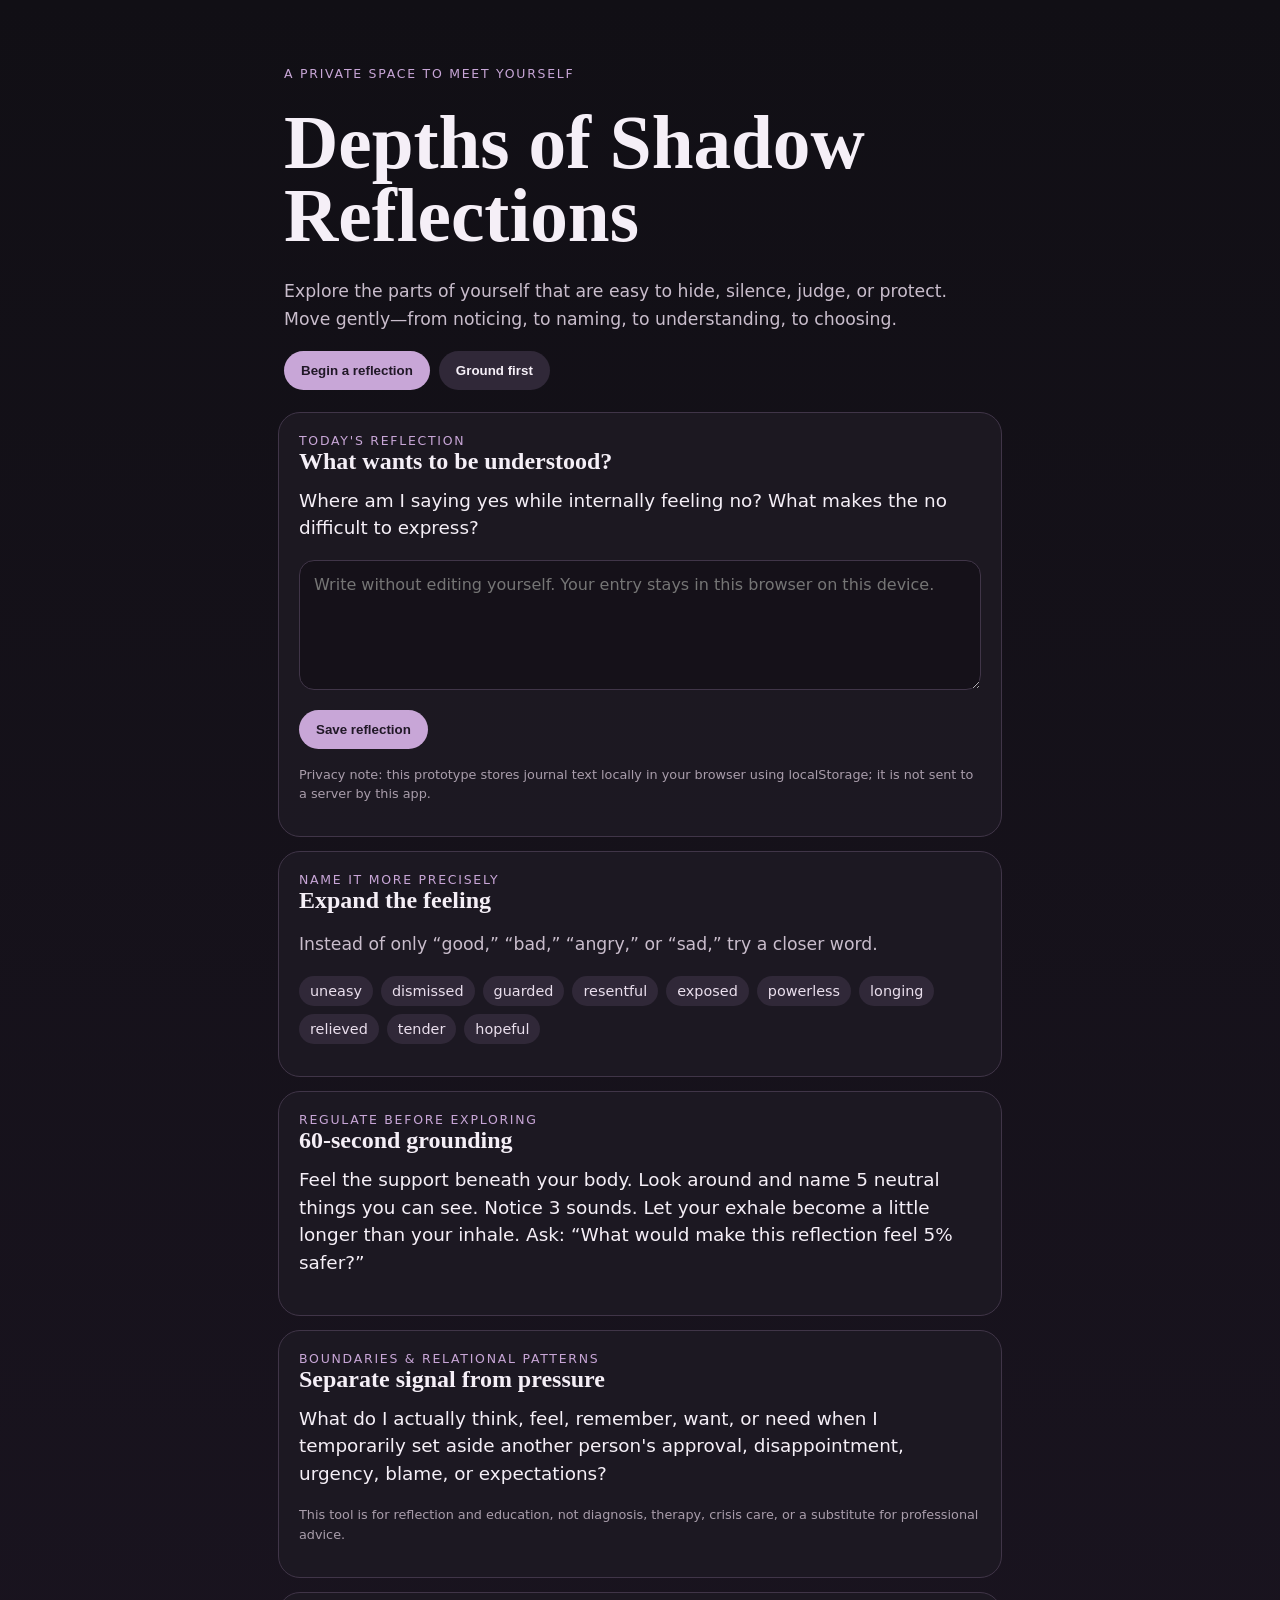
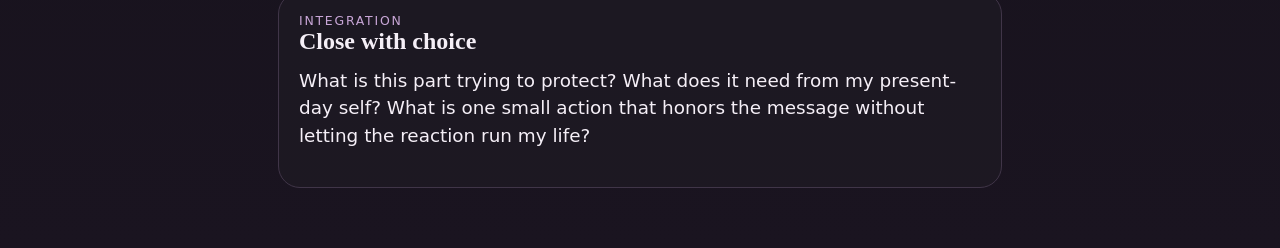
==== index.html @ 74dd0b71 "Add files via upload" ====
<!doctype html>
<html lang="en">
<head>
<meta charset="utf-8"><meta name="viewport" content="width=device-width,initial-scale=1">
<meta name="theme-color" content="#17131d">
<title>Depths of Shadow Reflections</title>
<link rel="manifest" href="manifest.json">
<style>
:root{--bg:#110f15;--card:#1d1923;--ink:#f5eff7;--muted:#c9bdcc;--accent:#c8a6d7;--line:#403548}
*{box-sizing:border-box} body{margin:0;font-family:system-ui,-apple-system,sans-serif;background:linear-gradient(180deg,#110f15,#1a1420);color:var(--ink);min-height:100vh}
main{max-width:760px;margin:auto;padding:28px 18px 60px}.hero{padding:38px 6px 22px}.eyebrow{letter-spacing:.14em;text-transform:uppercase;color:var(--accent);font-size:.78rem}
h1{font-family:Georgia,serif;font-size:clamp(2.3rem,9vw,4.7rem);line-height:.96;margin:.35em 0}.lead{color:var(--muted);font-size:1.08rem;line-height:1.6}
.grid{display:grid;gap:14px}.card{background:rgba(29,25,35,.94);border:1px solid var(--line);border-radius:22px;padding:20px}
h2{font-family:Georgia,serif;margin:0 0 10px}button{border:0;border-radius:999px;padding:12px 17px;font-weight:700;background:var(--accent);color:#211827}
.secondary{background:#302838;color:var(--ink)}textarea{width:100%;min-height:130px;background:#151119;color:var(--ink);border:1px solid var(--line);border-radius:15px;padding:14px;font:inherit;resize:vertical}
.pills{display:flex;gap:8px;flex-wrap:wrap;margin:12px 0}.pill{background:#302838;border-radius:999px;padding:7px 11px;color:#eadfed;font-size:.9rem}
.prompt{font-size:1.15rem;line-height:1.5;margin:12px 0 18px}.tiny{font-size:.8rem;color:#a99dab;line-height:1.5}.saved{color:#cde6c7;margin-left:8px}
nav{display:flex;gap:9px;flex-wrap:wrap;margin-top:16px}
</style>
</head>
<body><main>
<section class="hero"><div class="eyebrow">A private space to meet yourself</div>
<h1>Depths of Shadow Reflections</h1>
<p class="lead">Explore the parts of yourself that are easy to hide, silence, judge, or protect. Move gently—from noticing, to naming, to understanding, to choosing.</p>
<nav><button onclick="newPrompt()">Begin a reflection</button><button class="secondary" onclick="document.getElementById('ground').scrollIntoView()">Ground first</button></nav>
</section>

<div class="grid">
<section class="card">
<div class="eyebrow">Today's reflection</div><h2>What wants to be understood?</h2>
<div id="prompt" class="prompt"></div>
<textarea id="journal" placeholder="Write without editing yourself. Your entry stays in this browser on this device."></textarea>
<p><button onclick="saveEntry()">Save reflection</button><span id="saved" class="saved"></span></p>
<p class="tiny">Privacy note: this prototype stores journal text locally in your browser using localStorage; it is not sent to a server by this app.</p>
</section>

<section class="card">
<div class="eyebrow">Name it more precisely</div><h2>Expand the feeling</h2>
<p class="lead">Instead of only “good,” “bad,” “angry,” or “sad,” try a closer word.</p>
<div class="pills"><span class="pill">uneasy</span><span class="pill">dismissed</span><span class="pill">guarded</span><span class="pill">resentful</span><span class="pill">exposed</span><span class="pill">powerless</span><span class="pill">longing</span><span class="pill">relieved</span><span class="pill">tender</span><span class="pill">hopeful</span></div>
</section>

<section class="card" id="ground">
<div class="eyebrow">Regulate before exploring</div><h2>60-second grounding</h2>
<p class="prompt">Feel the support beneath your body. Look around and name 5 neutral things you can see. Notice 3 sounds. Let your exhale become a little longer than your inhale. Ask: “What would make this reflection feel 5% safer?”</p>
</section>

<section class="card">
<div class="eyebrow">Boundaries & relational patterns</div><h2>Separate signal from pressure</h2>
<p class="prompt">What do I actually think, feel, remember, want, or need when I temporarily set aside another person's approval, disappointment, urgency, blame, or expectations?</p>
<p class="tiny">This tool is for reflection and education, not diagnosis, therapy, crisis care, or a substitute for professional advice.</p>
</section>

<section class="card">
<div class="eyebrow">Integration</div><h2>Close with choice</h2>
<p class="prompt">What is this part trying to protect? What does it need from my present-day self? What is one small action that honors the message without letting the reaction run my life?</p>
</section>
</div>
</main>
<script>
const prompts=[
"What trait in someone else activates me most—and where might I fear, reject, or suppress some version of it in myself?",
"What do I work hardest to prove about myself? What am I afraid would be true if I stopped proving it?",
"When I feel misunderstood, what story do I immediately tell myself about the other person—and about me?",
"What emotion do I judge myself most harshly for feeling? What might that emotion be trying to communicate?",
"Where am I saying yes while internally feeling no? What makes the no difficult to express?",
"What part of me only appears when I feel threatened, criticized, excluded, controlled, or powerless? What is it protecting?",
"What quality did I learn was unacceptable to show? How could I reclaim its healthy form?",
"What am I ready to see with curiosity rather than shame?"
];
function newPrompt(){document.getElementById('prompt').textContent=prompts[Math.floor(Math.random()*prompts.length)];document.getElementById('saved').textContent='';}
function saveEntry(){localStorage.setItem('shadowJournal',document.getElementById('journal').value);localStorage.setItem('shadowPrompt',document.getElementById('prompt').textContent);document.getElementById('saved').textContent='Saved on this device';}
window.onload=()=>{newPrompt();let j=localStorage.getItem('shadowJournal');if(j)document.getElementById('journal').value=j;let p=localStorage.getItem('shadowPrompt');if(p)document.getElementById('prompt').textContent=p;}
</script></body></html>
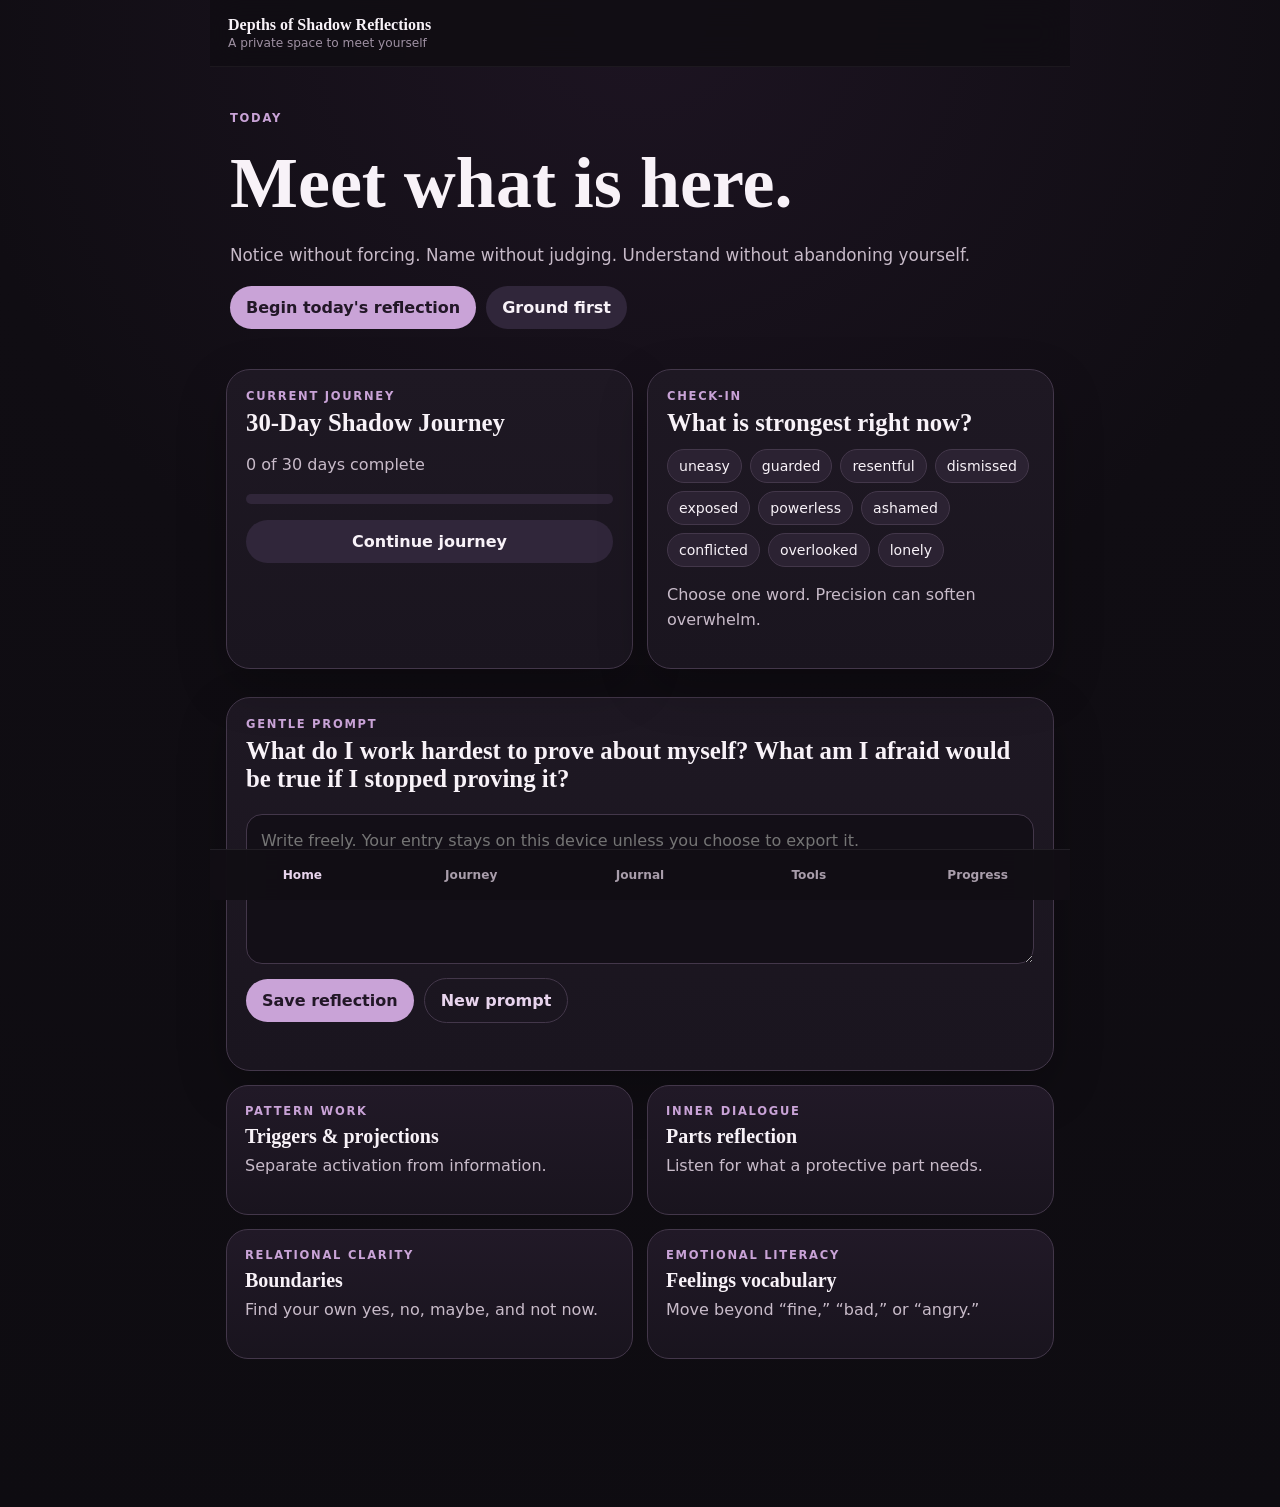
==== commit 1dac413a: "Add files via upload" ====
--- a/index.html
+++ b/index.html
@@ -1,74 +1,202 @@
 <!doctype html>
 <html lang="en">
 <head>
-<meta charset="utf-8"><meta name="viewport" content="width=device-width,initial-scale=1">
-<meta name="theme-color" content="#17131d">
-<title>Depths of Shadow Reflections</title>
-<link rel="manifest" href="manifest.json">
-<style>
-:root{--bg:#110f15;--card:#1d1923;--ink:#f5eff7;--muted:#c9bdcc;--accent:#c8a6d7;--line:#403548}
-*{box-sizing:border-box} body{margin:0;font-family:system-ui,-apple-system,sans-serif;background:linear-gradient(180deg,#110f15,#1a1420);color:var(--ink);min-height:100vh}
-main{max-width:760px;margin:auto;padding:28px 18px 60px}.hero{padding:38px 6px 22px}.eyebrow{letter-spacing:.14em;text-transform:uppercase;color:var(--accent);font-size:.78rem}
-h1{font-family:Georgia,serif;font-size:clamp(2.3rem,9vw,4.7rem);line-height:.96;margin:.35em 0}.lead{color:var(--muted);font-size:1.08rem;line-height:1.6}
-.grid{display:grid;gap:14px}.card{background:rgba(29,25,35,.94);border:1px solid var(--line);border-radius:22px;padding:20px}
-h2{font-family:Georgia,serif;margin:0 0 10px}button{border:0;border-radius:999px;padding:12px 17px;font-weight:700;background:var(--accent);color:#211827}
-.secondary{background:#302838;color:var(--ink)}textarea{width:100%;min-height:130px;background:#151119;color:var(--ink);border:1px solid var(--line);border-radius:15px;padding:14px;font:inherit;resize:vertical}
-.pills{display:flex;gap:8px;flex-wrap:wrap;margin:12px 0}.pill{background:#302838;border-radius:999px;padding:7px 11px;color:#eadfed;font-size:.9rem}
-.prompt{font-size:1.15rem;line-height:1.5;margin:12px 0 18px}.tiny{font-size:.8rem;color:#a99dab;line-height:1.5}.saved{color:#cde6c7;margin-left:8px}
-nav{display:flex;gap:9px;flex-wrap:wrap;margin-top:16px}
-</style>
+  <meta charset="utf-8" />
+  <meta name="viewport" content="width=device-width,initial-scale=1,viewport-fit=cover" />
+  <meta name="theme-color" content="#151018" />
+  <meta name="description" content="Depths of Shadow Reflections — a guided self-reflection and shadow-work journal." />
+  <title>Depths of Shadow Reflections</title>
+  <link rel="manifest" href="manifest.json" />
+  <link rel="stylesheet" href="styles.css" />
 </head>
-<body><main>
-<section class="hero"><div class="eyebrow">A private space to meet yourself</div>
-<h1>Depths of Shadow Reflections</h1>
-<p class="lead">Explore the parts of yourself that are easy to hide, silence, judge, or protect. Move gently—from noticing, to naming, to understanding, to choosing.</p>
-<nav><button onclick="newPrompt()">Begin a reflection</button><button class="secondary" onclick="document.getElementById('ground').scrollIntoView()">Ground first</button></nav>
-</section>
-
-<div class="grid">
-<section class="card">
-<div class="eyebrow">Today's reflection</div><h2>What wants to be understood?</h2>
-<div id="prompt" class="prompt"></div>
-<textarea id="journal" placeholder="Write without editing yourself. Your entry stays in this browser on this device."></textarea>
-<p><button onclick="saveEntry()">Save reflection</button><span id="saved" class="saved"></span></p>
-<p class="tiny">Privacy note: this prototype stores journal text locally in your browser using localStorage; it is not sent to a server by this app.</p>
-</section>
-
-<section class="card">
-<div class="eyebrow">Name it more precisely</div><h2>Expand the feeling</h2>
-<p class="lead">Instead of only “good,” “bad,” “angry,” or “sad,” try a closer word.</p>
-<div class="pills"><span class="pill">uneasy</span><span class="pill">dismissed</span><span class="pill">guarded</span><span class="pill">resentful</span><span class="pill">exposed</span><span class="pill">powerless</span><span class="pill">longing</span><span class="pill">relieved</span><span class="pill">tender</span><span class="pill">hopeful</span></div>
-</section>
-
-<section class="card" id="ground">
-<div class="eyebrow">Regulate before exploring</div><h2>60-second grounding</h2>
-<p class="prompt">Feel the support beneath your body. Look around and name 5 neutral things you can see. Notice 3 sounds. Let your exhale become a little longer than your inhale. Ask: “What would make this reflection feel 5% safer?”</p>
-</section>
-
-<section class="card">
-<div class="eyebrow">Boundaries & relational patterns</div><h2>Separate signal from pressure</h2>
-<p class="prompt">What do I actually think, feel, remember, want, or need when I temporarily set aside another person's approval, disappointment, urgency, blame, or expectations?</p>
-<p class="tiny">This tool is for reflection and education, not diagnosis, therapy, crisis care, or a substitute for professional advice.</p>
-</section>
-
-<section class="card">
-<div class="eyebrow">Integration</div><h2>Close with choice</h2>
-<p class="prompt">What is this part trying to protect? What does it need from my present-day self? What is one small action that honors the message without letting the reaction run my life?</p>
-</section>
-</div>
-</main>
-<script>
-const prompts=[
-"What trait in someone else activates me most—and where might I fear, reject, or suppress some version of it in myself?",
-"What do I work hardest to prove about myself? What am I afraid would be true if I stopped proving it?",
-"When I feel misunderstood, what story do I immediately tell myself about the other person—and about me?",
-"What emotion do I judge myself most harshly for feeling? What might that emotion be trying to communicate?",
-"Where am I saying yes while internally feeling no? What makes the no difficult to express?",
-"What part of me only appears when I feel threatened, criticized, excluded, controlled, or powerless? What is it protecting?",
-"What quality did I learn was unacceptable to show? How could I reclaim its healthy form?",
-"What am I ready to see with curiosity rather than shame?"
-];
-function newPrompt(){document.getElementById('prompt').textContent=prompts[Math.floor(Math.random()*prompts.length)];document.getElementById('saved').textContent='';}
-function saveEntry(){localStorage.setItem('shadowJournal',document.getElementById('journal').value);localStorage.setItem('shadowPrompt',document.getElementById('prompt').textContent);document.getElementById('saved').textContent='Saved on this device';}
-window.onload=()=>{newPrompt();let j=localStorage.getItem('shadowJournal');if(j)document.getElementById('journal').value=j;let p=localStorage.getItem('shadowPrompt');if(p)document.getElementById('prompt').textContent=p;}
-</script></body></html>+<body>
+  <div class="app-shell">
+    <header class="topbar">
+      <div>
+        <div class="brand-kicker">Depths of Shadow Reflections</div>
+        <div class="brand-sub">A private space to meet yourself</div>
+      </div>
+      <button id="installBtn" class="ghost small" hidden>Install</button>
+    </header>
+
+    <main id="view"></main>
+
+    <nav class="bottom-nav" aria-label="Primary">
+      <button data-view="home" class="nav-btn active">Home</button>
+      <button data-view="journey" class="nav-btn">Journey</button>
+      <button data-view="journal" class="nav-btn">Journal</button>
+      <button data-view="tools" class="nav-btn">Tools</button>
+      <button data-view="profile" class="nav-btn">Progress</button>
+    </nav>
+  </div>
+
+  <template id="homeTemplate">
+    <section class="hero">
+      <div class="eyebrow">Today</div>
+      <h1>Meet what is here.</h1>
+      <p class="lead">Notice without forcing. Name without judging. Understand without abandoning yourself.</p>
+      <div class="hero-actions">
+        <button class="primary" id="dailyPromptBtn">Begin today's reflection</button>
+        <button class="secondary" data-goto="grounding">Ground first</button>
+      </div>
+    </section>
+
+    <section class="grid two">
+      <article class="card">
+        <div class="card-label">Current journey</div>
+        <h2 id="homeJourneyTitle">30-Day Shadow Journey</h2>
+        <p id="homeJourneyProgress" class="muted"></p>
+        <div class="progress"><span id="homeJourneyBar"></span></div>
+        <button class="secondary wide" data-view-jump="journey">Continue journey</button>
+      </article>
+
+      <article class="card">
+        <div class="card-label">Check-in</div>
+        <h2>What is strongest right now?</h2>
+        <div id="emotionQuick" class="chip-wrap"></div>
+        <p class="muted">Choose one word. Precision can soften overwhelm.</p>
+      </article>
+    </section>
+
+    <section class="card">
+      <div class="card-label">Gentle prompt</div>
+      <h2 id="homePrompt"></h2>
+      <textarea id="homePromptText" placeholder="Write freely. Your entry stays on this device unless you choose to export it."></textarea>
+      <div class="row">
+        <button class="primary" id="saveHomePrompt">Save reflection</button>
+        <button class="ghost" id="shufflePrompt">New prompt</button>
+      </div>
+      <div id="homeSaveStatus" class="status"></div>
+    </section>
+
+    <section class="grid two">
+      <button class="feature-card" data-goto="triggers">
+        <span class="card-label">Pattern work</span>
+        <strong>Triggers & projections</strong>
+        <span>Separate activation from information.</span>
+      </button>
+      <button class="feature-card" data-goto="parts">
+        <span class="card-label">Inner dialogue</span>
+        <strong>Parts reflection</strong>
+        <span>Listen for what a protective part needs.</span>
+      </button>
+      <button class="feature-card" data-goto="boundaries">
+        <span class="card-label">Relational clarity</span>
+        <strong>Boundaries</strong>
+        <span>Find your own yes, no, maybe, and not now.</span>
+      </button>
+      <button class="feature-card" data-goto="feelings">
+        <span class="card-label">Emotional literacy</span>
+        <strong>Feelings vocabulary</strong>
+        <span>Move beyond “fine,” “bad,” or “angry.”</span>
+      </button>
+    </section>
+  </template>
+
+  <template id="journeyTemplate">
+    <section class="page-head">
+      <div class="eyebrow">Structured practice</div>
+      <h1>30-Day Shadow Journey</h1>
+      <p class="lead">A paced sequence from awareness to integration. You can move in order or revisit any day.</p>
+    </section>
+    <section class="card">
+      <div class="row between">
+        <div>
+          <div class="card-label">Progress</div>
+          <h2 id="journeyCount"></h2>
+        </div>
+        <button class="ghost small" id="resetJourney">Reset</button>
+      </div>
+      <div class="progress"><span id="journeyBar"></span></div>
+    </section>
+    <section id="journeyList" class="journey-list"></section>
+  </template>
+
+  <template id="journalTemplate">
+    <section class="page-head">
+      <div class="eyebrow">Your private record</div>
+      <h1>Journal</h1>
+      <p class="lead">Entries are saved in this browser on this device.</p>
+    </section>
+
+    <section class="card">
+      <div class="row between">
+        <h2>New entry</h2>
+        <button class="ghost small" id="exportJournal">Export</button>
+      </div>
+      <input id="journalTitle" class="input" placeholder="Optional title" />
+      <textarea id="journalText" placeholder="What wants to be heard?"></textarea>
+      <div class="row">
+        <button class="primary" id="saveJournal">Save entry</button>
+        <button class="ghost" id="clearDraft">Clear</button>
+      </div>
+      <div id="journalStatus" class="status"></div>
+    </section>
+
+    <section>
+      <div class="section-title-row">
+        <h2>Saved entries</h2>
+        <span id="entryCount" class="muted"></span>
+      </div>
+      <div id="journalList" class="journal-list"></div>
+    </section>
+  </template>
+
+  <template id="toolsTemplate">
+    <section class="page-head">
+      <div class="eyebrow">Choose what you need</div>
+      <h1>Reflection tools</h1>
+      <p class="lead">Use one tool at a time. You do not have to “dig deeper” when your system needs rest.</p>
+    </section>
+
+    <section class="tool-grid">
+      <button class="feature-card" data-goto="grounding"><span class="card-label">Regulation</span><strong>Grounding</strong><span>Orient to the present before reflecting.</span></button>
+      <button class="feature-card" data-goto="feelings"><span class="card-label">Emotional literacy</span><strong>Feelings vocabulary</strong><span>Find a word that fits more precisely.</span></button>
+      <button class="feature-card" data-goto="triggers"><span class="card-label">Pattern work</span><strong>Triggers & projections</strong><span>Explore activation with curiosity.</span></button>
+      <button class="feature-card" data-goto="parts"><span class="card-label">Inner dialogue</span><strong>Parts reflection</strong><span>Meet protective responses without shame.</span></button>
+      <button class="feature-card" data-goto="boundaries"><span class="card-label">Relational clarity</span><strong>Boundaries</strong><span>Clarify preference, consent, limits, and choice.</span></button>
+      <button class="feature-card" data-goto="integration"><span class="card-label">Close the loop</span><strong>Integration</strong><span>Turn insight into one grounded next step.</span></button>
+    </section>
+  </template>
+
+  <template id="profileTemplate">
+    <section class="page-head">
+      <div class="eyebrow">Your pace, not perfection</div>
+      <h1>Progress</h1>
+      <p class="lead">A simple snapshot of your reflection practice on this device.</p>
+    </section>
+    <section class="stats-grid">
+      <article class="stat"><strong id="statEntries">0</strong><span>journal entries</span></article>
+      <article class="stat"><strong id="statDays">0</strong><span>journey days complete</span></article>
+      <article class="stat"><strong id="statFavorites">0</strong><span>favorite prompts</span></article>
+    </section>
+    <section class="card">
+      <div class="card-label">Recent emotional words</div>
+      <div id="recentEmotions" class="chip-wrap"></div>
+    </section>
+    <section class="card">
+      <h2>Privacy & data</h2>
+      <p class="muted">This version stores your journal, journey progress, favorites, and check-ins locally in your browser. Clearing browser storage can erase them.</p>
+      <div class="row wrap">
+        <button class="secondary" id="exportAll">Export my data</button>
+        <button class="danger" id="clearAll">Erase local data</button>
+      </div>
+    </section>
+    <section class="card subtle">
+      <h2>Important</h2>
+      <p class="muted">Depths of Shadow Reflections is an educational self-reflection tool. It does not diagnose, treat, or replace therapy, medical care, crisis support, or legal advice. Stop an exercise if it feels destabilizing and choose regulation, rest, or qualified support instead.</p>
+    </section>
+  </template>
+
+  <template id="modalTemplate">
+    <div class="modal-backdrop">
+      <section class="modal-card">
+        <button class="modal-close" aria-label="Close">×</button>
+        <div id="modalContent"></div>
+      </section>
+    </div>
+  </template>
+
+  <script src="app.js"></script>
+</body>
+</html>
--- a/styles.css
+++ b/styles.css
@@ -0,0 +1,83 @@
+
+:root{
+  --bg:#100d13; --bg2:#18121c; --card:#1e1823; --card2:#241c2a;
+  --ink:#f8f2f8; --muted:#c8bbc9; --soft:#9f91a3; --accent:#c9a3d7;
+  --accent2:#e8d4ed; --line:#43374a; --danger:#9f5d6d;
+  --shadow:0 18px 50px rgba(0,0,0,.24);
+}
+*{box-sizing:border-box}
+html{background:var(--bg)}
+body{margin:0;font-family:Inter,ui-sans-serif,system-ui,-apple-system,BlinkMacSystemFont,"Segoe UI",sans-serif;background:radial-gradient(circle at top,#1d1422 0,#100d13 42%,#0e0c11 100%);color:var(--ink);min-height:100vh}
+button,input,textarea{font:inherit}
+button{cursor:pointer}
+.app-shell{max-width:860px;margin:0 auto;min-height:100vh;padding-bottom:92px}
+.topbar{position:sticky;top:0;z-index:20;display:flex;align-items:center;justify-content:space-between;gap:12px;padding:16px 18px;background:rgba(16,13,19,.88);backdrop-filter:blur(16px);border-bottom:1px solid rgba(255,255,255,.05)}
+.brand-kicker{font-family:Georgia,serif;font-weight:700}
+.brand-sub{color:var(--soft);font-size:.76rem;margin-top:2px}
+#view{padding:20px 16px 42px}
+.hero{padding:24px 4px 12px}
+.eyebrow,.card-label{text-transform:uppercase;letter-spacing:.15em;color:var(--accent);font-size:.72rem;font-weight:700}
+h1,h2,h3{font-family:Georgia,serif}
+h1{font-size:clamp(2.35rem,9vw,4.5rem);line-height:.98;margin:.32em 0}
+h2{font-size:1.55rem;margin:.25em 0 .45em}
+h3{font-size:1.15rem;margin:.2em 0}
+.lead{font-size:1.05rem;line-height:1.65;color:var(--muted)}
+.muted{color:var(--muted);line-height:1.55}
+.subtle{background:rgba(29,23,34,.7)}
+.hero-actions,.row{display:flex;gap:10px;align-items:center}
+.row.wrap{flex-wrap:wrap}.row.between{justify-content:space-between}
+.primary,.secondary,.ghost,.danger{border:0;border-radius:999px;padding:12px 16px;font-weight:800}
+.primary{background:var(--accent);color:#221727}
+.secondary{background:#30263a;color:var(--ink)}
+.ghost{background:transparent;color:var(--accent2);border:1px solid var(--line)}
+.danger{background:#3a232b;color:#f5dce3;border:1px solid #6a3d49}
+.small{padding:8px 12px;font-size:.84rem}
+.wide{width:100%}
+.grid{display:grid;gap:14px;margin:14px 0}
+.grid.two{grid-template-columns:repeat(2,minmax(0,1fr))}
+.card{background:linear-gradient(180deg,var(--card),#1a151f);border:1px solid var(--line);border-radius:24px;padding:19px;box-shadow:var(--shadow);margin:14px 0}
+.feature-card{display:flex;flex-direction:column;align-items:flex-start;text-align:left;gap:7px;background:linear-gradient(180deg,#211927,#19141e);border:1px solid var(--line);border-radius:22px;padding:18px;color:var(--ink);min-height:130px}
+.feature-card strong{font-family:Georgia,serif;font-size:1.25rem}
+.feature-card span:last-child{color:var(--muted);line-height:1.4}
+.progress{height:10px;background:#302639;border-radius:999px;overflow:hidden;margin:12px 0 16px}
+.progress span{display:block;height:100%;width:0;background:linear-gradient(90deg,var(--accent),#e3c7e9);border-radius:inherit;transition:.3s}
+textarea,.input{width:100%;background:#130f17;border:1px solid var(--line);color:var(--ink);border-radius:16px;padding:14px;outline:none}
+textarea{min-height:150px;resize:vertical;line-height:1.5;margin:10px 0}
+.input{margin:10px 0}
+textarea:focus,.input:focus{border-color:#8f6e9c;box-shadow:0 0 0 3px rgba(201,163,215,.08)}
+.status{min-height:20px;color:#cfe0c8;font-size:.88rem;margin-top:8px}
+.chip-wrap{display:flex;flex-wrap:wrap;gap:8px;margin:12px 0}
+.chip{border:1px solid var(--line);background:#2b2232;color:var(--ink);border-radius:999px;padding:8px 11px;font-size:.88rem}
+.chip.selected{background:var(--accent);color:#241928;border-color:transparent}
+.page-head{padding:16px 4px 4px}
+.journey-list,.journal-list{display:grid;gap:10px}
+.journey-day,.journal-entry{background:#1a151f;border:1px solid var(--line);border-radius:18px;padding:15px}
+.journey-day{display:flex;gap:12px;align-items:flex-start}
+.day-num{width:42px;height:42px;border-radius:50%;display:grid;place-items:center;background:#2f2637;color:var(--accent2);font-weight:800;flex:0 0 auto}
+.journey-day.done .day-num{background:var(--accent);color:#211826}
+.journey-day button{margin-left:auto}
+.journal-entry .meta{color:var(--soft);font-size:.78rem;margin-bottom:6px}
+.journal-entry p{white-space:pre-wrap;color:var(--muted);line-height:1.5}
+.entry-actions{display:flex;gap:8px;flex-wrap:wrap;margin-top:10px}
+.tool-grid{display:grid;grid-template-columns:repeat(2,minmax(0,1fr));gap:12px}
+.stats-grid{display:grid;grid-template-columns:repeat(3,minmax(0,1fr));gap:10px;margin:14px 0}
+.stat{background:#1a151f;border:1px solid var(--line);border-radius:20px;padding:18px;text-align:center}
+.stat strong{display:block;font-family:Georgia,serif;font-size:2rem}
+.stat span{color:var(--muted);font-size:.8rem}
+.section-title-row{display:flex;align-items:baseline;justify-content:space-between}
+.bottom-nav{position:fixed;left:50%;bottom:0;transform:translateX(-50%);z-index:30;width:min(860px,100%);display:grid;grid-template-columns:repeat(5,1fr);background:rgba(18,14,21,.94);backdrop-filter:blur(18px);border-top:1px solid rgba(255,255,255,.07);padding:8px 8px calc(8px + env(safe-area-inset-bottom))}
+.nav-btn{border:0;background:transparent;color:#a99dab;padding:10px 3px;font-size:.76rem;font-weight:700}
+.nav-btn.active{color:var(--accent2)}
+.modal-backdrop{position:fixed;inset:0;background:rgba(5,4,7,.76);z-index:100;display:flex;align-items:flex-end;justify-content:center;padding:12px}
+.modal-card{position:relative;background:#1b1520;border:1px solid var(--line);border-radius:28px 28px 20px 20px;padding:24px 18px 20px;width:min(760px,100%);max-height:88vh;overflow:auto;box-shadow:0 30px 80px rgba(0,0,0,.5)}
+.modal-close{position:absolute;right:16px;top:12px;background:transparent;border:0;color:var(--muted);font-size:2rem}
+.prompt-box{padding:16px;border-radius:18px;background:#151119;border:1px solid var(--line);margin:10px 0}
+.tool-list{display:grid;gap:12px;margin-top:16px}
+.tool-step{padding:14px;background:#17121b;border:1px solid var(--line);border-radius:16px}
+.favorite{color:#f4d9f5}
+@media (max-width:620px){
+  .grid.two,.tool-grid{grid-template-columns:1fr}
+  .stats-grid{grid-template-columns:1fr 1fr 1fr}
+  .hero-actions{align-items:stretch;flex-direction:column}
+  .hero-actions button{width:100%}
+}
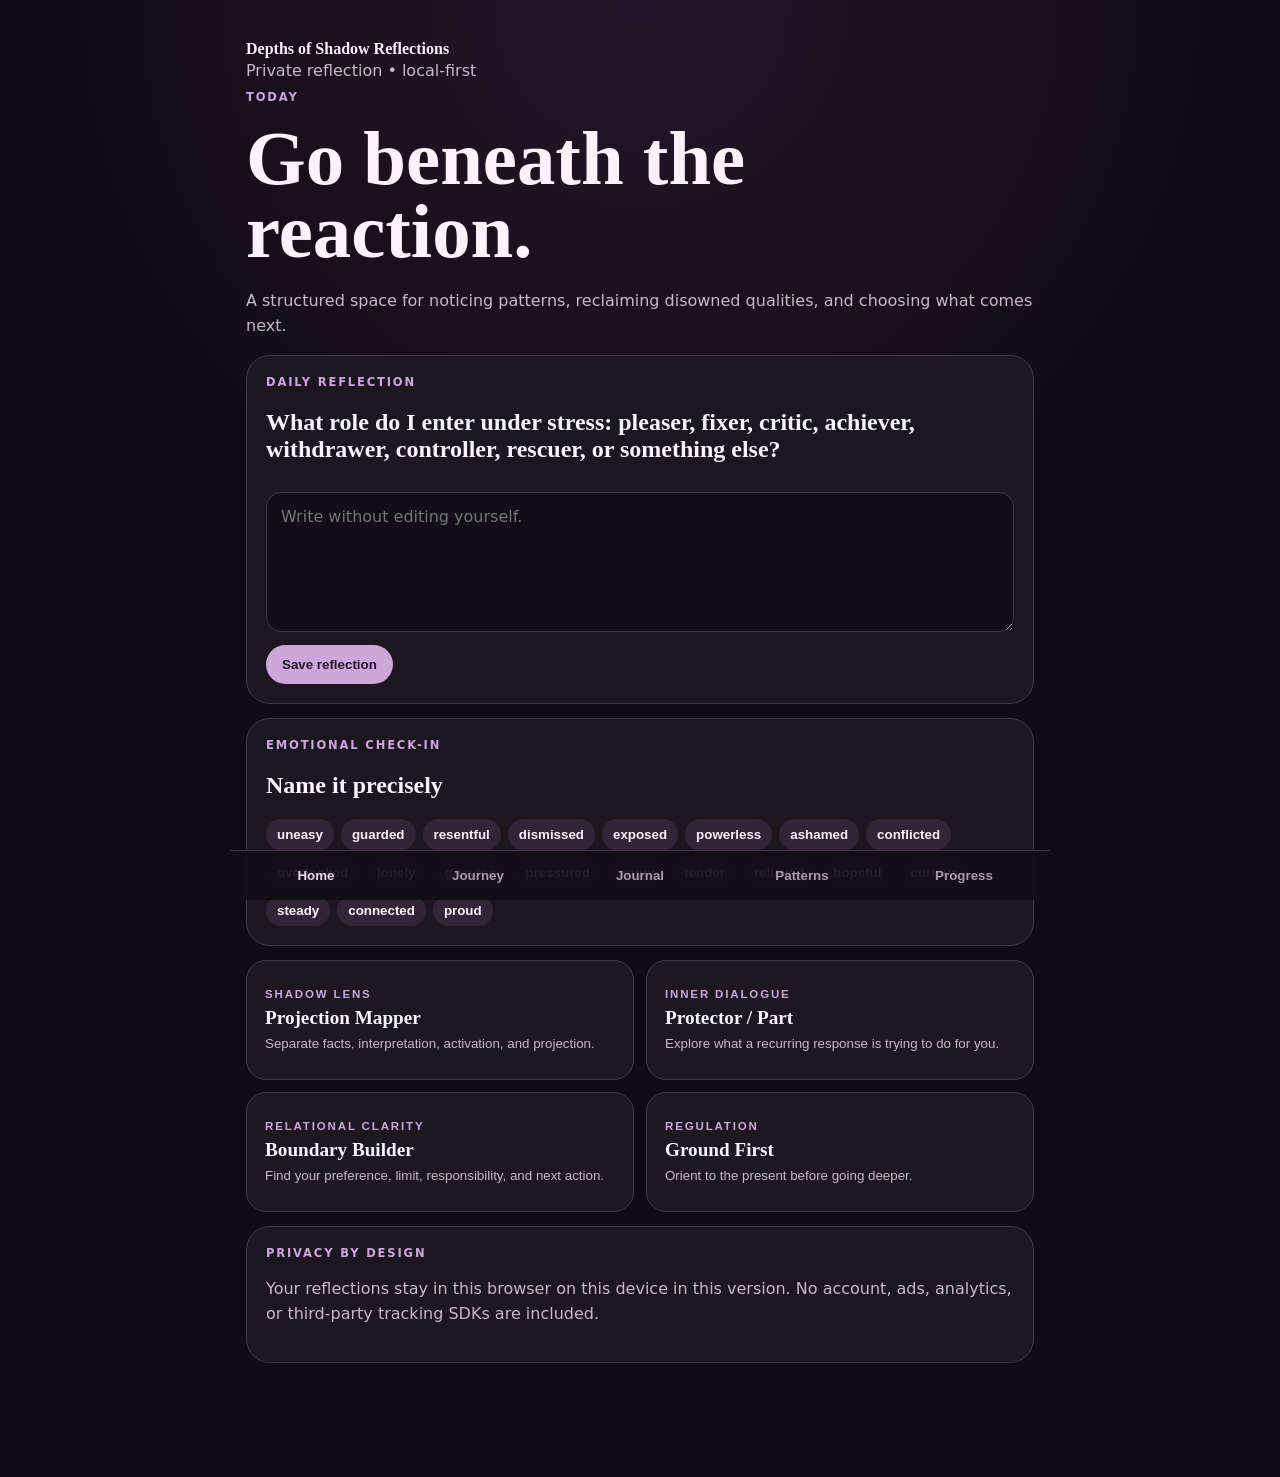
==== commit 67009d96: "Add files via upload" ====
--- a/index.html
+++ b/index.html
@@ -1,202 +1,48 @@
-<!doctype html>
-<html lang="en">
-<head>
-  <meta charset="utf-8" />
-  <meta name="viewport" content="width=device-width,initial-scale=1,viewport-fit=cover" />
-  <meta name="theme-color" content="#151018" />
-  <meta name="description" content="Depths of Shadow Reflections — a guided self-reflection and shadow-work journal." />
-  <title>Depths of Shadow Reflections</title>
-  <link rel="manifest" href="manifest.json" />
-  <link rel="stylesheet" href="styles.css" />
-</head>
-<body>
-  <div class="app-shell">
-    <header class="topbar">
-      <div>
-        <div class="brand-kicker">Depths of Shadow Reflections</div>
-        <div class="brand-sub">A private space to meet yourself</div>
-      </div>
-      <button id="installBtn" class="ghost small" hidden>Install</button>
-    </header>
-
-    <main id="view"></main>
-
-    <nav class="bottom-nav" aria-label="Primary">
-      <button data-view="home" class="nav-btn active">Home</button>
-      <button data-view="journey" class="nav-btn">Journey</button>
-      <button data-view="journal" class="nav-btn">Journal</button>
-      <button data-view="tools" class="nav-btn">Tools</button>
-      <button data-view="profile" class="nav-btn">Progress</button>
-    </nav>
-  </div>
-
-  <template id="homeTemplate">
-    <section class="hero">
-      <div class="eyebrow">Today</div>
-      <h1>Meet what is here.</h1>
-      <p class="lead">Notice without forcing. Name without judging. Understand without abandoning yourself.</p>
-      <div class="hero-actions">
-        <button class="primary" id="dailyPromptBtn">Begin today's reflection</button>
-        <button class="secondary" data-goto="grounding">Ground first</button>
-      </div>
-    </section>
-
-    <section class="grid two">
-      <article class="card">
-        <div class="card-label">Current journey</div>
-        <h2 id="homeJourneyTitle">30-Day Shadow Journey</h2>
-        <p id="homeJourneyProgress" class="muted"></p>
-        <div class="progress"><span id="homeJourneyBar"></span></div>
-        <button class="secondary wide" data-view-jump="journey">Continue journey</button>
-      </article>
-
-      <article class="card">
-        <div class="card-label">Check-in</div>
-        <h2>What is strongest right now?</h2>
-        <div id="emotionQuick" class="chip-wrap"></div>
-        <p class="muted">Choose one word. Precision can soften overwhelm.</p>
-      </article>
-    </section>
-
-    <section class="card">
-      <div class="card-label">Gentle prompt</div>
-      <h2 id="homePrompt"></h2>
-      <textarea id="homePromptText" placeholder="Write freely. Your entry stays on this device unless you choose to export it."></textarea>
-      <div class="row">
-        <button class="primary" id="saveHomePrompt">Save reflection</button>
-        <button class="ghost" id="shufflePrompt">New prompt</button>
-      </div>
-      <div id="homeSaveStatus" class="status"></div>
-    </section>
-
-    <section class="grid two">
-      <button class="feature-card" data-goto="triggers">
-        <span class="card-label">Pattern work</span>
-        <strong>Triggers & projections</strong>
-        <span>Separate activation from information.</span>
-      </button>
-      <button class="feature-card" data-goto="parts">
-        <span class="card-label">Inner dialogue</span>
-        <strong>Parts reflection</strong>
-        <span>Listen for what a protective part needs.</span>
-      </button>
-      <button class="feature-card" data-goto="boundaries">
-        <span class="card-label">Relational clarity</span>
-        <strong>Boundaries</strong>
-        <span>Find your own yes, no, maybe, and not now.</span>
-      </button>
-      <button class="feature-card" data-goto="feelings">
-        <span class="card-label">Emotional literacy</span>
-        <strong>Feelings vocabulary</strong>
-        <span>Move beyond “fine,” “bad,” or “angry.”</span>
-      </button>
-    </section>
-  </template>
-
-  <template id="journeyTemplate">
-    <section class="page-head">
-      <div class="eyebrow">Structured practice</div>
-      <h1>30-Day Shadow Journey</h1>
-      <p class="lead">A paced sequence from awareness to integration. You can move in order or revisit any day.</p>
-    </section>
-    <section class="card">
-      <div class="row between">
-        <div>
-          <div class="card-label">Progress</div>
-          <h2 id="journeyCount"></h2>
-        </div>
-        <button class="ghost small" id="resetJourney">Reset</button>
-      </div>
-      <div class="progress"><span id="journeyBar"></span></div>
-    </section>
-    <section id="journeyList" class="journey-list"></section>
-  </template>
-
-  <template id="journalTemplate">
-    <section class="page-head">
-      <div class="eyebrow">Your private record</div>
-      <h1>Journal</h1>
-      <p class="lead">Entries are saved in this browser on this device.</p>
-    </section>
-
-    <section class="card">
-      <div class="row between">
-        <h2>New entry</h2>
-        <button class="ghost small" id="exportJournal">Export</button>
-      </div>
-      <input id="journalTitle" class="input" placeholder="Optional title" />
-      <textarea id="journalText" placeholder="What wants to be heard?"></textarea>
-      <div class="row">
-        <button class="primary" id="saveJournal">Save entry</button>
-        <button class="ghost" id="clearDraft">Clear</button>
-      </div>
-      <div id="journalStatus" class="status"></div>
-    </section>
-
-    <section>
-      <div class="section-title-row">
-        <h2>Saved entries</h2>
-        <span id="entryCount" class="muted"></span>
-      </div>
-      <div id="journalList" class="journal-list"></div>
-    </section>
-  </template>
-
-  <template id="toolsTemplate">
-    <section class="page-head">
-      <div class="eyebrow">Choose what you need</div>
-      <h1>Reflection tools</h1>
-      <p class="lead">Use one tool at a time. You do not have to “dig deeper” when your system needs rest.</p>
-    </section>
-
-    <section class="tool-grid">
-      <button class="feature-card" data-goto="grounding"><span class="card-label">Regulation</span><strong>Grounding</strong><span>Orient to the present before reflecting.</span></button>
-      <button class="feature-card" data-goto="feelings"><span class="card-label">Emotional literacy</span><strong>Feelings vocabulary</strong><span>Find a word that fits more precisely.</span></button>
-      <button class="feature-card" data-goto="triggers"><span class="card-label">Pattern work</span><strong>Triggers & projections</strong><span>Explore activation with curiosity.</span></button>
-      <button class="feature-card" data-goto="parts"><span class="card-label">Inner dialogue</span><strong>Parts reflection</strong><span>Meet protective responses without shame.</span></button>
-      <button class="feature-card" data-goto="boundaries"><span class="card-label">Relational clarity</span><strong>Boundaries</strong><span>Clarify preference, consent, limits, and choice.</span></button>
-      <button class="feature-card" data-goto="integration"><span class="card-label">Close the loop</span><strong>Integration</strong><span>Turn insight into one grounded next step.</span></button>
-    </section>
-  </template>
-
-  <template id="profileTemplate">
-    <section class="page-head">
-      <div class="eyebrow">Your pace, not perfection</div>
-      <h1>Progress</h1>
-      <p class="lead">A simple snapshot of your reflection practice on this device.</p>
-    </section>
-    <section class="stats-grid">
-      <article class="stat"><strong id="statEntries">0</strong><span>journal entries</span></article>
-      <article class="stat"><strong id="statDays">0</strong><span>journey days complete</span></article>
-      <article class="stat"><strong id="statFavorites">0</strong><span>favorite prompts</span></article>
-    </section>
-    <section class="card">
-      <div class="card-label">Recent emotional words</div>
-      <div id="recentEmotions" class="chip-wrap"></div>
-    </section>
-    <section class="card">
-      <h2>Privacy & data</h2>
-      <p class="muted">This version stores your journal, journey progress, favorites, and check-ins locally in your browser. Clearing browser storage can erase them.</p>
-      <div class="row wrap">
-        <button class="secondary" id="exportAll">Export my data</button>
-        <button class="danger" id="clearAll">Erase local data</button>
-      </div>
-    </section>
-    <section class="card subtle">
-      <h2>Important</h2>
-      <p class="muted">Depths of Shadow Reflections is an educational self-reflection tool. It does not diagnose, treat, or replace therapy, medical care, crisis support, or legal advice. Stop an exercise if it feels destabilizing and choose regulation, rest, or qualified support instead.</p>
-    </section>
-  </template>
-
-  <template id="modalTemplate">
-    <div class="modal-backdrop">
-      <section class="modal-card">
-        <button class="modal-close" aria-label="Close">×</button>
-        <div id="modalContent"></div>
-      </section>
-    </div>
-  </template>
-
-  <script src="app.js"></script>
-</body>
-</html>
+<!doctype html><html lang="en"><head>
+<meta charset="utf-8"><meta name="viewport" content="width=device-width,initial-scale=1,viewport-fit=cover">
+<meta name="theme-color" content="#120e16"><title>Depths of Shadow Reflections</title>
+<link rel="manifest" href="manifest.json">
+<style>
+:root{--bg:#100c13;--card:#1d1722;--line:#43364a;--ink:#faf3fb;--muted:#c8b9ca;--accent:#cda6dc;--soft:#302438}
+*{box-sizing:border-box}body{margin:0;background:radial-gradient(circle at top,#24152a,#100c13 38%);color:var(--ink);font-family:system-ui,-apple-system,sans-serif}
+main{max-width:820px;margin:auto;padding:24px 16px 100px}h1,h2,h3{font-family:Georgia,serif}h1{font-size:clamp(2.6rem,10vw,4.8rem);line-height:.95;margin:.25em 0}.ey{color:var(--accent);text-transform:uppercase;letter-spacing:.16em;font-size:.72rem;font-weight:800}.lead,.muted{color:var(--muted);line-height:1.6}.card{background:rgba(29,23,34,.95);border:1px solid var(--line);border-radius:24px;padding:19px;margin:14px 0}.grid{display:grid;grid-template-columns:repeat(2,1fr);gap:12px}.btn,.chip{border:0;border-radius:999px;padding:12px 16px;font-weight:800}.btn{background:var(--accent);color:#241829}.alt{background:var(--soft);color:var(--ink)}.feature{background:#1d1722;color:var(--ink);border:1px solid var(--line);border-radius:20px;padding:18px;text-align:left;min-height:120px}.feature strong{font-family:Georgia,serif;font-size:1.2rem;display:block;margin:7px 0}.feature span{color:var(--muted)}textarea,input{width:100%;background:#120e16;color:var(--ink);border:1px solid var(--line);border-radius:15px;padding:14px;margin:9px 0;font:inherit}textarea{min-height:140px}.chips{display:flex;gap:7px;flex-wrap:wrap}.chip{background:#302638;color:var(--ink);padding:8px 11px}.chip.on{background:var(--accent);color:#211525}.progress{height:9px;background:#302638;border-radius:10px;overflow:hidden}.progress i{display:block;height:100%;background:var(--accent)}nav{position:fixed;bottom:0;left:50%;transform:translateX(-50%);width:min(820px,100%);display:grid;grid-template-columns:repeat(5,1fr);background:#120e16ee;border-top:1px solid var(--line);padding:8px 5px calc(8px + env(safe-area-inset-bottom));z-index:5}nav button{background:none;border:0;color:#ad9caf;font-weight:700;padding:9px 2px}nav button.on{color:#ecd9f0}.modal{position:fixed;inset:0;background:#08060acc;display:flex;align-items:flex-end;z-index:20}.sheet{background:#1b1520;border:1px solid var(--line);border-radius:28px 28px 0 0;padding:22px;width:min(820px,100%);margin:auto;max-height:90vh;overflow:auto}.day{display:flex;gap:12px;align-items:start}.num{background:#302638;border-radius:50%;min-width:40px;height:40px;display:grid;place-items:center;font-weight:800}.stat{font-size:2rem;font-family:Georgia,serif}.notice{font-size:.82rem;color:#a99baa}.top{padding:16px 0 6px}.brand{font-family:Georgia,serif;font-weight:700}.hidden{display:none!important}@media(max-width:600px){.grid{grid-template-columns:1fr}}
+</style></head><body><main><header class="top"><div class="brand">Depths of Shadow Reflections</div><div class="muted">Private reflection • local-first</div></header><div id="app"></div></main>
+<nav id="nav"><button data-v="home" class="on">Home</button><button data-v="journey">Journey</button><button data-v="journal">Journal</button><button data-v="patterns">Patterns</button><button data-v="progress">Progress</button></nav>
+<script>
+const K='dsr_v3';let S=JSON.parse(localStorage.getItem(K)||'{"entries":[],"days":[],"feelings":[],"patterns":[],"onboarded":false}');
+const save=()=>localStorage.setItem(K,JSON.stringify(S));const app=document.getElementById('app');
+const feelings=["uneasy","guarded","resentful","dismissed","exposed","powerless","ashamed","conflicted","overlooked","lonely","grieving","pressured","angry","tender","relieved","hopeful","curious","steady","connected","proud"];
+const prompts=["What do I work hardest to prove about myself—and what am I afraid would be true if I stopped?","Where am I saying yes while internally feeling no?","What trait in someone else activates me most, and what might that reveal about a feared or disowned quality in me?","What role do I enter under stress: pleaser, fixer, critic, achiever, withdrawer, controller, rescuer, or something else?","What do I already know but keep asking other people to decide for me?","What emotion do I judge myself for feeling, and what information might it carry?","What do I secretly envy, and what unlived desire might it reveal?"];
+const days=Array.from({length:30},(_,i)=>({t:["Awareness","Activation","Projection","Protection","Shame","Perfection","Anger","Envy","People-pleasing","The hidden no","Over-explaining","Control","Inner critic","Softness","Agency","Identity roles","Inherited rules","Guilt vs responsibility","Conflict patterns","Complexity","Grief","Desire","Belonging","Rejection","Values","Boundaries","Self-trust","Integration","Balanced opposites","Closing reflection"][i],p:["What are you quickest to judge in others?","Recall a strong reaction. What happened in your body first?","What quality are you assigning to someone else? Do you fear or suppress any version of it in yourself?","What is your reaction trying to protect?","What do you hide because you fear it changes how others see you?","What would happen if you were adequate instead of exceptional?","What boundary, value, grief, or injustice might anger signal?","What desire does envy reveal?","Where are you managing another person's feelings at your expense?","Where does your body say no before your mouth says yes?","What are you trying to secure when you over-explain?","What uncertainty are you trying to eliminate?","Whose tone or standards does your critic resemble?","Where have you confused tenderness with weakness?","What does healthy power look like without domination?","Who are you when you are not useful, impressive, agreeable, needed, or right?","Which inherited rule no longer fits?","What is actually yours to carry?","What pattern appears when conflict begins?","Name two truths that can coexist.","What loss have you minimized?","What do you want before editing it into acceptability?","Where do you perform to remain included?","What would rejection seem to prove—and is that conclusion inevitable?","Which three values should your choices demonstrate?","What respectful limit would protect your integrity?","What do you know beneath the search for reassurance?","What insight is ready to become behavior?","Which disowned quality could return in a balanced form?","What have you learned about patterns, protectors, needs, values, and choices?"][i]}));
+function nav(v){document.querySelectorAll('nav button').forEach(b=>b.classList.toggle('on',b.dataset.v===v));render(v)}
+document.querySelectorAll('nav button').forEach(b=>b.onclick=()=>nav(b.dataset.v));
+function render(v){
+ if(v==='home')home();if(v==='journey')journey();if(v==='journal')journal();if(v==='patterns')patterns();if(v==='progress')progress();
+ scrollTo(0,0)
+}
+function home(){let p=prompts[Math.floor(Math.random()*prompts.length)];app.innerHTML=`<section><div class="ey">Today</div><h1>Go beneath the reaction.</h1><p class="lead">A structured space for noticing patterns, reclaiming disowned qualities, and choosing what comes next.</p></section>
+<div class="card"><div class="ey">Daily reflection</div><h2>${p}</h2><textarea id="d" placeholder="Write without editing yourself."></textarea><button class="btn" id="sv">Save reflection</button></div>
+<div class="card"><div class="ey">Emotional check-in</div><h2>Name it precisely</h2><div class="chips">${feelings.map(x=>`<button class="chip" data-f="${x}">${x}</button>`).join('')}</div></div>
+<div class="grid"><button class="feature" onclick="tool('projection')"><div class="ey">Shadow lens</div><strong>Projection Mapper</strong><span>Separate facts, interpretation, activation, and projection.</span></button><button class="feature" onclick="tool('parts')"><div class="ey">Inner dialogue</div><strong>Protector / Part</strong><span>Explore what a recurring response is trying to do for you.</span></button><button class="feature" onclick="tool('boundary')"><div class="ey">Relational clarity</div><strong>Boundary Builder</strong><span>Find your preference, limit, responsibility, and next action.</span></button><button class="feature" onclick="tool('ground')"><div class="ey">Regulation</div><strong>Ground First</strong><span>Orient to the present before going deeper.</span></button></div>
+<div class="card"><div class="ey">Privacy by design</div><p class="muted">Your reflections stay in this browser on this device in this version. No account, ads, analytics, or third-party tracking SDKs are included.</p></div>`;
+ document.getElementById('sv').onclick=()=>{let t=d.value.trim();if(t){S.entries.unshift({id:Date.now(),title:'Daily reflection',text:t,prompt:p,ts:Date.now()});save();d.value='';alert('Saved on this device.')}};
+ document.querySelectorAll('[data-f]').forEach(b=>b.onclick=()=>{b.classList.toggle('on');S.feelings.unshift({w:b.dataset.f,ts:Date.now()});S.feelings=S.feelings.slice(0,50);save()})
+}
+function journey(){app.innerHTML=`<div class="ey">Structured practice</div><h1>30-Day Journey</h1><p class="lead">${S.days.length} of 30 complete.</p><div class="progress"><i style="width:${S.days.length/30*100}%"></i></div>${days.map((x,i)=>`<div class="card day"><div class="num">${i+1}</div><div><div class="ey">${x.t}</div><h3>${x.p}</h3><button class="btn alt" onclick="day(${i})">${S.days.includes(i)?'Completed • revisit':'Open day'}</button></div></div>`).join('')}`}
+function day(i){sheet(`<div class="ey">Day ${i+1} • ${days[i].t}</div><h2>${days[i].p}</h2><textarea id="jt" placeholder="What comes up?"></textarea><button class="btn" id="jd">Save & complete</button>`,()=>jd.onclick=()=>{if(jt.value.trim())S.entries.unshift({id:Date.now(),title:`Journey Day ${i+1}: ${days[i].t}`,text:jt.value.trim(),prompt:days[i].p,ts:Date.now()});if(!S.days.includes(i))S.days.push(i);save();closeSheet();journey()})}
+function journal(){app.innerHTML=`<div class="ey">Private record</div><h1>Journal</h1><div class="card"><input id="title" placeholder="Optional title"><textarea id="text" placeholder="What wants to be heard?"></textarea><button class="btn" id="add">Save entry</button> <button class="btn alt" id="exp">Export</button></div>${S.entries.length?S.entries.map(e=>`<div class="card"><div class="ey">${new Date(e.ts).toLocaleString()}</div><h2>${e.title}</h2>${e.prompt?`<p class="muted">${e.prompt}</p>`:''}<p style="white-space:pre-wrap">${e.text}</p><button class="btn alt" onclick="del(${e.id})">Delete</button></div>`).join(''):'<div class="card muted">No entries yet.</div>'}`;
+ add.onclick=()=>{if(text.value.trim()){S.entries.unshift({id:Date.now(),title:title.value.trim()||'Reflection',text:text.value.trim(),ts:Date.now()});save();journal()}};exp.onclick=()=>download()}
+function del(id){if(confirm('Delete this entry?')){S.entries=S.entries.filter(e=>e.id!==id);save();journal()}}
+function patterns(){app.innerHTML=`<div class="ey">Pattern intelligence</div><h1>Map what repeats.</h1><p class="lead">Record recurring triggers without turning them into fixed labels about yourself or another person.</p>
+<div class="card"><input id="trig" placeholder="Trigger / situation"><input id="body" placeholder="Body sensation"><input id="story" placeholder="Immediate story or interpretation"><input id="need" placeholder="Need, value, or boundary underneath"><button class="btn" id="ps">Save pattern</button></div>
+${S.patterns.map(x=>`<div class="card"><div class="ey">${new Date(x.ts).toLocaleDateString()}</div><h2>${x.trig}</h2><p><b>Body:</b> ${x.body}</p><p><b>Story:</b> ${x.story}</p><p><b>Underneath:</b> ${x.need}</p></div>`).join('')}`;
+ps.onclick=()=>{if(trig.value.trim()){S.patterns.unshift({trig:trig.value,body:body.value,story:story.value,need:need.value,ts:Date.now()});save();patterns()}}}
+function progress(){let recent=[...new Set(S.feelings.map(x=>x.w))].slice(0,12);app.innerHTML=`<div class="ey">Your pace, not perfection</div><h1>Progress</h1><div class="grid"><div class="card"><div class="stat">${S.entries.length}</div><div class="muted">journal entries</div></div><div class="card"><div class="stat">${S.days.length}</div><div class="muted">journey days</div></div><div class="card"><div class="stat">${S.patterns.length}</div><div class="muted">patterns mapped</div></div></div><div class="card"><h2>Recent feeling words</h2><div class="chips">${recent.map(x=>`<span class="chip">${x}</span>`).join('')||'<span class="muted">No check-ins yet.</span>'}</div></div><div class="card"><h2>Data controls</h2><p class="muted">Export a backup before clearing browser data.</p><button class="btn alt" onclick="download()">Export my data</button> <button class="btn alt" onclick="erase()">Erase local data</button></div><div class="card"><h2>About & safety</h2><p class="muted">This app supports education and self-reflection. It does not diagnose or treat mental-health conditions and is not therapy, medical care, crisis support, or legal advice. Stop an exercise if it feels destabilizing.</p><button class="btn alt" onclick="privacy()">Privacy policy</button></div>`}
+function tool(k){let c={projection:['Projection Mapper','1. What objectively happened?\\n2. What did I interpret it to mean?\\n3. What emotion/body response appeared?\\n4. What quality am I assigning to the other person?\\n5. Do I fear, reject, envy, or suppress any version of that quality in myself?\\n6. What evidence complicates my first interpretation?'],parts:['Protector / Part Reflection','Name the recurring stance: critic, pleaser, fixer, achiever, avoider, protector, controller, performer, or your own word.\\n\\nAsk: What are you afraid would happen if you stopped doing this job? What are you protecting? What do you need from my present-day self?'],boundary:['Boundary Builder','What is my preference?\\nWhat is my limit?\\nWhat is mine to communicate or act on?\\nWhat belongs to the other person?\\nWhat is one clear sentence I can use?'],ground:['Ground First','Look around and name 5 neutral things you see. Feel the support beneath your body. Notice 3 sounds. Let the exhale become slightly longer without forcing it. Ask: What would make this reflection feel 5% safer?']}[k];sheet(`<div class="ey">Reflection tool</div><h2>${c[0]}</h2><p class="lead" style="white-space:pre-wrap">${c[1]}</p>`)}
+function sheet(h,cb){document.body.insertAdjacentHTML('beforeend',`<div class="modal" id="modal" onclick="if(event.target===this)closeSheet()"><div class="sheet"><button class="btn alt" onclick="closeSheet()">Close</button>${h}</div></div>`);if(cb)cb()}
+function closeSheet(){modal?.remove()}function download(){let a=document.createElement('a');a.href=URL.createObjectURL(new Blob([JSON.stringify(S,null,2)],{type:'application/json'}));a.download='depths-shadow-reflections-backup.json';a.click()}
+function erase(){if(confirm('Erase all locally stored app data?')){localStorage.removeItem(K);location.reload()}}
+function privacy(){sheet(`<div class="ey">Privacy Policy</div><h2>Depths of Shadow Reflections</h2><p class="muted">Effective August 23, 2026</p><p>This version is designed as a local-first reflection app. Journal entries, feeling check-ins, journey progress, and pattern maps are stored locally in your browser/device. The app itself does not include advertising, analytics, account creation, or third-party tracking SDKs and does not intentionally transmit journal content to the developer.</p><p>You may export your local data or erase it from the Progress screen. Clearing app/browser storage may also erase locally stored data.</p><p>For Google Play publication, the developer's public contact information and final hosted privacy-policy URL must be added before submission.</p><p class="notice">This policy must be updated if future versions add cloud sync, accounts, analytics, AI services, payments, advertising, or other data collection.</p>`)}
+render('home');
+if('serviceWorker'in navigator)navigator.serviceWorker.register('./sw.js').catch(()=>{});
+</script></body></html>
